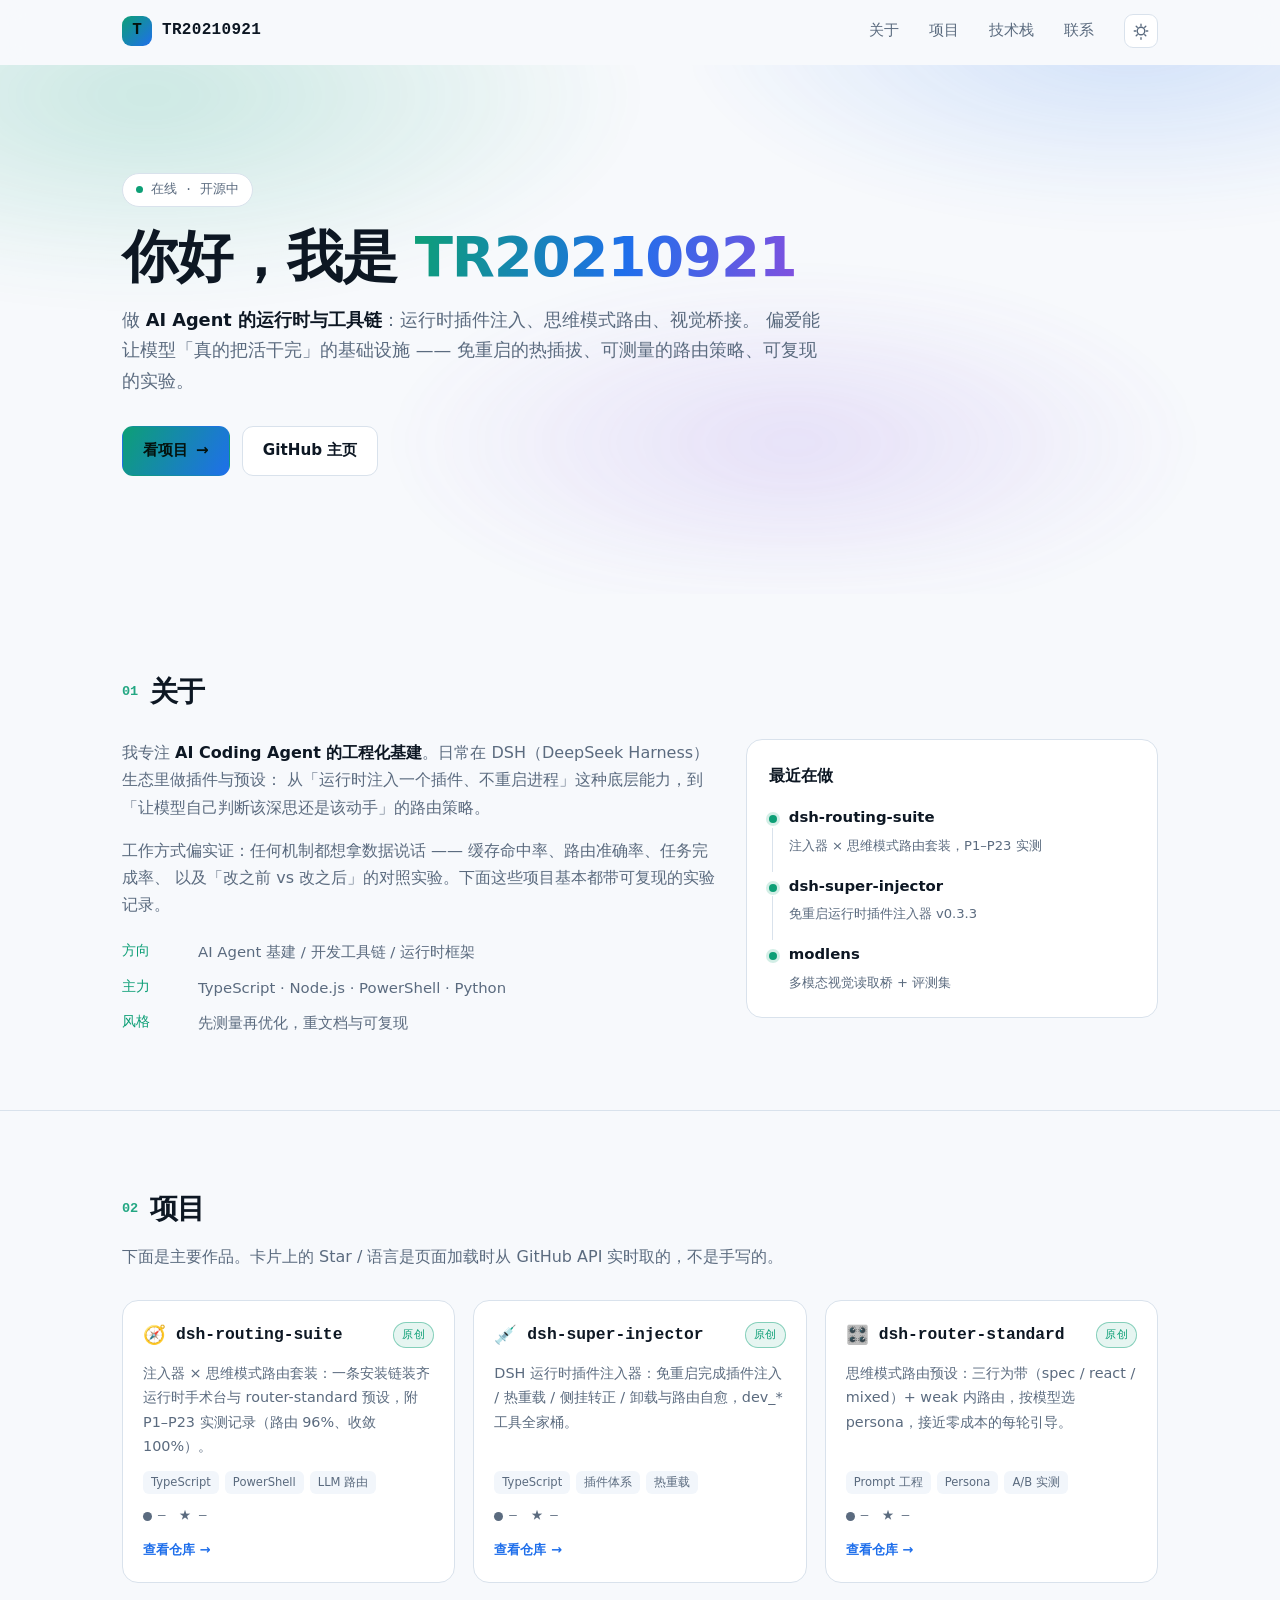
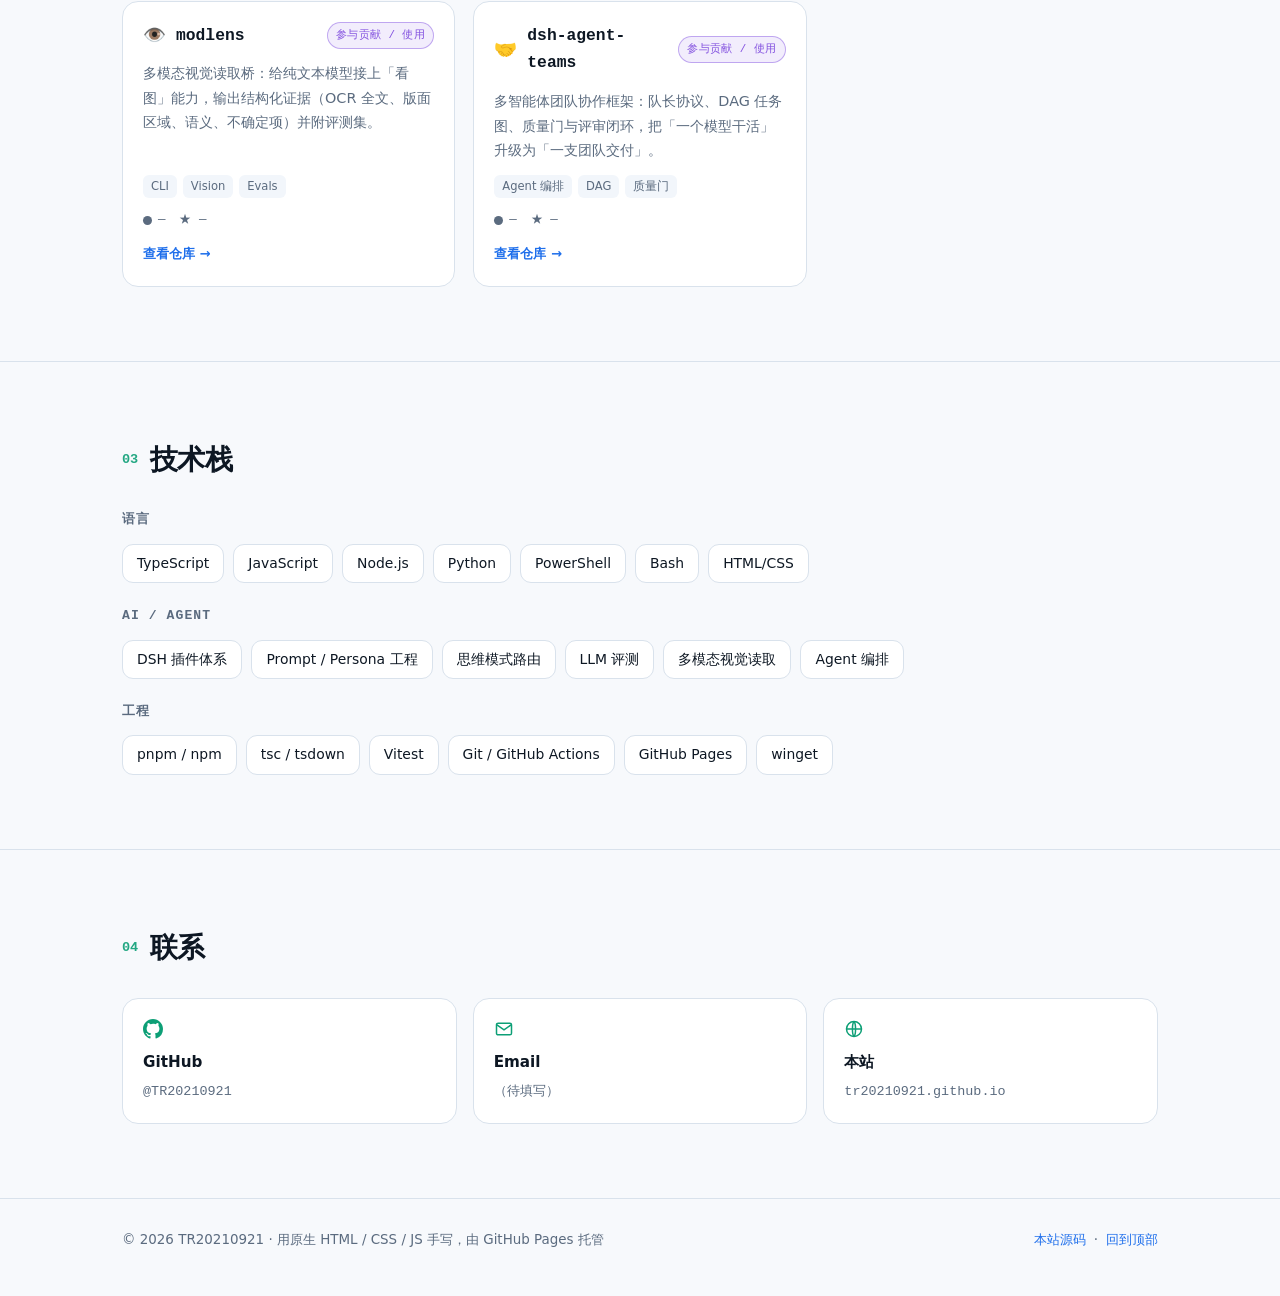
==== index.html @ 82de816e "feat: 个人主页首版（手写单页站 + GitHub API 实时取数）" ====
<!DOCTYPE html>
<html lang="zh-CN" data-theme="dark">
<head>
<meta charset="UTF-8" />
<meta name="viewport" content="width=device-width, initial-scale=1" />
<title>TR20210921 · AI 工具链 / DSH 插件开发</title>
<meta name="description" content="TR20210921 的个人主页：AI Agent 工具链、DSH 运行时插件与思维模式路由的工程实践。" />
<meta name="author" content="TR20210921" />

<!-- Open Graph / 社交分享 -->
<meta property="og:type" content="website" />
<meta property="og:title" content="TR20210921 · AI 工具链 / DSH 插件开发" />
<meta property="og:description" content="构建 AI Agent 的运行时与工具链：注入器、思维模式路由、视觉桥。" />
<meta property="og:url" content="https://tr20210921.github.io/" />

<link rel="icon" href="data:image/svg+xml,%3Csvg xmlns='http://www.w3.org/2000/svg' viewBox='0 0 100 100'%3E%3Crect width='100' height='100' rx='22' fill='%230b0f14'/%3E%3Ctext x='50' y='70' font-size='58' font-family='monospace' font-weight='700' fill='%234dd4ac' text-anchor='middle'%3ET%3C/text%3E%3C/svg%3E" />
<link rel="stylesheet" href="assets/styles.css" />
</head>
<body>
<a class="skip" href="#main">跳到主要内容</a>

<header class="nav" id="nav">
  <div class="wrap nav-inner">
    <a class="brand" href="#top">
      <span class="brand-mark">T</span>
      <span class="brand-text">TR20210921</span>
    </a>
    <nav class="nav-links" aria-label="主导航">
      <a href="#about" data-nav>关于</a>
      <a href="#projects" data-nav>项目</a>
      <a href="#stack" data-nav>技术栈</a>
      <a href="#contact" data-nav>联系</a>
    </nav>
    <button class="icon-btn" id="theme-toggle" type="button" aria-label="切换主题" title="切换主题">
      <svg viewBox="0 0 24 24" width="18" height="18" aria-hidden="true"><path class="t-sun" d="M12 17a5 5 0 1 0 0-10 5 5 0 0 0 0 10Zm0-14v2m0 18v-2M3 12h2m14 0h2M5.6 5.6l1.4 1.4m10 10 1.4 1.4m0-12.8-1.4 1.4m-10 10L5.6 18.4" stroke="currentColor" stroke-width="1.8" fill="none" stroke-linecap="round"/></svg>
    </button>
  </div>
  <div class="progress" id="progress" aria-hidden="true"></div>
</header>

<main id="main">
  <!-- ═══════════ HERO ═══════════ -->
  <section class="hero" id="top">
    <div class="hero-bg" aria-hidden="true"></div>
    <div class="wrap hero-inner">
      <p class="eyebrow"><span class="dot"></span> 在线 · 开源中</p>
      <h1 class="hero-title">
        你好，我是 <span class="grad">TR20210921</span>
      </h1>
      <p class="hero-sub">
        做 <strong>AI Agent 的运行时与工具链</strong>：运行时插件注入、思维模式路由、视觉桥接。
        偏爱能让模型「真的把活干完」的基础设施 —— 免重启的热插拔、可测量的路由策略、可复现的实验。
      </p>
      <div class="cta">
        <a class="btn btn-primary" href="#projects">看项目 <span aria-hidden="true">→</span></a>
        <a class="btn" id="gh-btn" href="https://github.com/TR20210921" target="_blank" rel="noopener">GitHub 主页</a>
      </div>
      <!-- 账号没有公开数据时（或 API 取数失败）整块由 script.js 隐藏 -->
      <ul class="stats" id="stats" aria-label="GitHub 统计" hidden>
        <li><b data-stat="repos">—</b><span>公开仓库</span></li>
        <li><b data-stat="stars">—</b><span>获得 Star</span></li>
        <li><b data-stat="followers">—</b><span>关注者</span></li>
        <li><b data-stat="years">—</b><span>加入 GitHub</span></li>
      </ul>
    </div>
  </section>

  <!-- ═══════════ ABOUT ═══════════ -->
  <section class="section" id="about">
    <div class="wrap">
      <h2 class="section-title"><span class="num">01</span> 关于</h2>
      <div class="about-grid">
        <div class="prose">
          <p>
            我专注 <strong>AI Coding Agent 的工程化基建</strong>。日常在 DSH（DeepSeek Harness）生态里做插件与预设：
            从「运行时注入一个插件、不重启进程」这种底层能力，到「让模型自己判断该深思还是该动手」的路由策略。
          </p>
          <p>
            工作方式偏实证：任何机制都想拿数据说话 —— 缓存命中率、路由准确率、任务完成率、
            以及「改之前 vs 改之后」的对照实验。下面这些项目基本都带可复现的实验记录。
          </p>
          <ul class="facts">
            <li><span class="k">方向</span><span class="v">AI Agent 基建 / 开发工具链 / 运行时框架</span></li>
            <li><span class="k">主力</span><span class="v">TypeScript · Node.js · PowerShell · Python</span></li>
            <li><span class="k">风格</span><span class="v">先测量再优化，重文档与可复现</span></li>
          </ul>
        </div>
        <aside class="card now">
          <h3>最近在做</h3>
          <ul class="timeline">
            <li><b>dsh-routing-suite</b><span>注入器 × 思维模式路由套装，P1–P23 实测</span></li>
            <li><b>dsh-super-injector</b><span>免重启运行时插件注入器 v0.3.3</span></li>
            <li><b>modlens</b><span>多模态视觉读取桥 + 评测集</span></li>
          </ul>
        </aside>
      </div>
    </div>
  </section>

  <!-- ═══════════ PROJECTS ═══════════ -->
  <section class="section" id="projects">
    <div class="wrap">
      <h2 class="section-title"><span class="num">02</span> 项目</h2>
      <p class="section-lead">下面是主要作品。卡片上的 Star / 语言是页面加载时从 GitHub API 实时取的，不是手写的。</p>
      <div class="cards" id="project-cards">
        <!-- 由 script.js 渲染（含静态兜底） -->
      </div>
    </div>
  </section>

  <!-- ═══════════ STACK ═══════════ -->
  <section class="section" id="stack">
    <div class="wrap">
      <h2 class="section-title"><span class="num">03</span> 技术栈</h2>
      <div class="stack" id="stack-list">
        <div class="stack-group">
          <h3>语言</h3>
          <div class="tags"><span>TypeScript</span><span>JavaScript</span><span>Node.js</span><span>Python</span><span>PowerShell</span><span>Bash</span><span>HTML/CSS</span></div>
        </div>
        <div class="stack-group">
          <h3>AI / Agent</h3>
          <div class="tags"><span>DSH 插件体系</span><span>Prompt / Persona 工程</span><span>思维模式路由</span><span>LLM 评测</span><span>多模态视觉读取</span><span>Agent 编排</span></div>
        </div>
        <div class="stack-group">
          <h3>工程</h3>
          <div class="tags"><span>pnpm / npm</span><span>tsc / tsdown</span><span>Vitest</span><span>Git / GitHub Actions</span><span>GitHub Pages</span><span>winget</span></div>
        </div>
      </div>
    </div>
  </section>

  <!-- ═══════════ CONTACT ═══════════ -->
  <section class="section" id="contact">
    <div class="wrap">
      <h2 class="section-title"><span class="num">04</span> 联系</h2>
      <div class="contact">
        <a class="contact-card" href="https://github.com/TR20210921" target="_blank" rel="noopener">
          <svg viewBox="0 0 16 16" width="20" height="20" aria-hidden="true" fill="currentColor"><path d="M8 0C3.58 0 0 3.58 0 8c0 3.54 2.29 6.53 5.47 7.59.4.07.55-.17.55-.38 0-.19-.01-.82-.01-1.49-2.01.37-2.53-.49-2.69-.94-.09-.23-.48-.94-.82-1.13-.28-.15-.68-.52-.01-.53.63-.01 1.08.58 1.23.82.72 1.21 1.87.87 2.33.66.07-.52.28-.87.51-1.07-1.78-.2-3.64-.89-3.64-3.95 0-.87.31-1.59.82-2.15-.08-.2-.36-1.02.08-2.12 0 0 .67-.21 2.2.82a7.4 7.4 0 0 1 2-.27c.68 0 1.36.09 2 .27 1.53-1.04 2.2-.82 2.2-.82.44 1.1.16 1.92.08 2.12.51.56.82 1.27.82 2.15 0 3.07-1.87 3.75-3.65 3.95.29.25.54.73.54 1.48 0 1.07-.01 1.93-.01 2.2 0 .21.15.46.55.38A8.01 8.01 0 0 0 16 8c0-4.42-3.58-8-8-8Z"/></svg>
          <b>GitHub</b><span>@TR20210921</span>
        </a>
        <a class="contact-card" id="mail-card" href="mailto:you@example.com">
          <svg viewBox="0 0 24 24" width="20" height="20" aria-hidden="true" fill="none" stroke="currentColor" stroke-width="1.8"><rect x="3" y="5" width="18" height="14" rx="2"/><path d="m3.5 7 8.5 6 8.5-6"/></svg>
          <b>Email</b><span id="mail-text">（待填写）</span>
        </a>
        <a class="contact-card" id="site-card" href="https://tr20210921.github.io/">
          <svg viewBox="0 0 24 24" width="20" height="20" aria-hidden="true" fill="none" stroke="currentColor" stroke-width="1.8"><circle cx="12" cy="12" r="9"/><path d="M3 12h18M12 3c2.5 2.6 2.5 15.4 0 18M12 3c-2.5 2.6-2.5 15.4 0 18"/></svg>
          <b>本站</b><span>tr20210921.github.io</span>
        </a>
      </div>
    </div>
  </section>
</main>

<footer class="footer">
  <div class="wrap footer-inner">
    <p>© <span id="year">2026</span> TR20210921 · 用原生 HTML / CSS / JS 手写，由 GitHub Pages 托管</p>
    <p class="footer-links">
      <a href="https://github.com/TR20210921/TR20210921.github.io" target="_blank" rel="noopener">本站源码</a>
      <span>·</span>
      <a href="#top">回到顶部</a>
    </p>
  </div>
</footer>

<script src="assets/script.js" defer></script>
</body>
</html>
---- assets/styles.css ----
/* ═══════════════════════════════════════════════════════
   TR20210921.github.io — 单页主页样式
   变量集中在 :root，改主题色只需改这里
   ═══════════════════════════════════════════════════════ */

:root {
  --bg: #0b0f14;
  --bg-soft: #10161f;
  --surface: #141b26;
  --surface-2: #1a2331;
  --border: #22303f;
  --text: #e6edf3;
  --muted: #93a4b8;
  --accent: #4dd4ac;
  --accent-2: #58a6ff;
  --accent-3: #a371f7;
  --shadow: 0 10px 30px rgba(0, 0, 0, .35);
  --radius: 16px;
  --max: 1080px;
  --font: ui-sans-serif, system-ui, -apple-system, "Segoe UI", "Microsoft YaHei", "PingFang SC", sans-serif;
  --mono: ui-monospace, "SFMono-Regular", "Cascadia Code", Consolas, "Liberation Mono", monospace;
}

html[data-theme="light"] {
  --bg: #f7f9fc;
  --bg-soft: #eef3f9;
  --surface: #ffffff;
  --surface-2: #f2f6fb;
  --border: #d9e2ec;
  --text: #0d1723;
  --muted: #5b6b7f;
  --accent: #0d9f76;
  --accent-2: #1f6feb;
  --accent-3: #8250df;
  --shadow: 0 8px 24px rgba(15, 35, 60, .10);
}

* { box-sizing: border-box; }

html { scroll-behavior: smooth; }

body {
  margin: 0;
  font-family: var(--font);
  background: var(--bg);
  color: var(--text);
  line-height: 1.7;
  -webkit-font-smoothing: antialiased;
  overflow-x: hidden;
}

a { color: var(--accent-2); text-decoration: none; }
a:hover { text-decoration: underline; }

.wrap { width: 100%; max-width: var(--max); margin: 0 auto; padding: 0 22px; }

.skip {
  position: absolute; left: -9999px; top: 0; z-index: 100;
  background: var(--accent); color: #04120d; padding: 10px 16px; border-radius: 0 0 8px 0;
}
.skip:focus { left: 0; }

/* ── 顶部导航 ─────────────────────────────── */
.nav {
  position: sticky; top: 0; z-index: 50;
  backdrop-filter: saturate(160%) blur(12px);
  background: color-mix(in srgb, var(--bg) 82%, transparent);
  border-bottom: 1px solid transparent;
  transition: border-color .25s, background .25s;
}
.nav.scrolled { border-bottom-color: var(--border); }
.nav-inner { display: flex; align-items: center; gap: 18px; height: 62px; }

.brand { display: flex; align-items: center; gap: 10px; font-weight: 700; color: var(--text); }
.brand:hover { text-decoration: none; }
.brand-mark {
  display: grid; place-items: center; width: 30px; height: 30px; border-radius: 9px;
  background: linear-gradient(135deg, var(--accent), var(--accent-2));
  color: #04120d; font-family: var(--mono); font-weight: 800;
}
.brand-text { font-family: var(--mono); letter-spacing: .02em; }

.nav-links { display: flex; gap: 6px; margin-left: auto; }
.nav-links a {
  color: var(--muted); font-size: .93rem; padding: 7px 12px; border-radius: 9px;
  transition: color .2s, background .2s;
}
.nav-links a:hover { color: var(--text); background: var(--surface); text-decoration: none; }
.nav-links a.active { color: var(--accent); background: color-mix(in srgb, var(--accent) 12%, transparent); }

.icon-btn {
  display: grid; place-items: center; width: 34px; height: 34px; border-radius: 9px;
  border: 1px solid var(--border); background: var(--surface); color: var(--muted); cursor: pointer;
  transition: color .2s, border-color .2s, transform .2s;
}
.icon-btn:hover { color: var(--text); border-color: var(--accent); transform: translateY(-1px); }

.progress { height: 2px; width: 0; background: linear-gradient(90deg, var(--accent), var(--accent-2)); }

/* ── HERO ─────────────────────────────────── */
.hero { position: relative; padding: clamp(70px, 12vh, 130px) 0 76px; overflow: hidden; }
.hero-bg {
  position: absolute; inset: -20% -10% auto -10%; height: 620px; z-index: 0;
  background:
    radial-gradient(46% 46% at 18% 22%, color-mix(in srgb, var(--accent) 26%, transparent), transparent 70%),
    radial-gradient(42% 42% at 82% 12%, color-mix(in srgb, var(--accent-2) 24%, transparent), transparent 70%),
    radial-gradient(38% 38% at 60% 78%, color-mix(in srgb, var(--accent-3) 20%, transparent), transparent 70%);
  filter: blur(28px); opacity: .75; pointer-events: none;
  animation: float 16s ease-in-out infinite alternate;
}
@keyframes float { from { transform: translate3d(0,0,0) scale(1); } to { transform: translate3d(0,22px,0) scale(1.06); } }

.hero-inner { position: relative; z-index: 1; }
.eyebrow {
  display: inline-flex; align-items: center; gap: 8px; margin: 0 0 18px;
  font-family: var(--mono); font-size: .8rem; color: var(--muted);
  border: 1px solid var(--border); background: var(--surface);
  padding: 5px 13px; border-radius: 999px;
}
.dot { width: 7px; height: 7px; border-radius: 50%; background: var(--accent); box-shadow: 0 0 0 0 color-mix(in srgb, var(--accent) 70%, transparent); animation: pulse 2.2s infinite; }
@keyframes pulse { 70% { box-shadow: 0 0 0 9px transparent; } 100% { box-shadow: 0 0 0 0 transparent; } }

.hero-title { margin: 0 0 16px; font-size: clamp(2rem, 6vw, 3.5rem); line-height: 1.15; letter-spacing: -.02em; }
.grad {
  background: linear-gradient(100deg, var(--accent), var(--accent-2) 55%, var(--accent-3));
  -webkit-background-clip: text; background-clip: text; color: transparent;
}
.hero-sub { max-width: 62ch; margin: 0 0 30px; color: var(--muted); font-size: clamp(1rem, 1.6vw, 1.11rem); }
.hero-sub strong { color: var(--text); }

.cta { display: flex; flex-wrap: wrap; gap: 12px; margin-bottom: 42px; }
.btn {
  display: inline-flex; align-items: center; gap: 8px; padding: 11px 20px; border-radius: 11px;
  border: 1px solid var(--border); background: var(--surface); color: var(--text);
  font-size: .95rem; font-weight: 600; cursor: pointer; text-decoration: none;
  transition: transform .18s, border-color .18s, background .18s, box-shadow .18s;
}
.btn:hover { text-decoration: none; transform: translateY(-2px); border-color: var(--accent); box-shadow: var(--shadow); }
.btn-primary { background: linear-gradient(120deg, var(--accent), var(--accent-2)); color: #04120d; border-color: transparent; }
.btn-primary:hover { filter: brightness(1.06); }

.stats { display: grid; grid-template-columns: repeat(auto-fit, minmax(130px, 1fr)); gap: 14px; margin: 0; padding: 0; list-style: none; }
.stats[hidden] { display: none; }
.stats li {
  background: var(--surface); border: 1px solid var(--border); border-radius: 13px;
  padding: 15px 16px; transition: border-color .2s, transform .2s;
}
.stats li:hover { border-color: var(--accent); transform: translateY(-2px); }
.stats b { display: block; font-family: var(--mono); font-size: 1.5rem; line-height: 1.2; color: var(--text); }
.stats span { font-size: .8rem; color: var(--muted); }

/* ── 通用 section ─────────────────────────── */
.section { padding: 74px 0; }
.section + .section { border-top: 1px solid var(--border); }
.section-title {
  display: flex; align-items: center; gap: 12px; margin: 0 0 10px;
  font-size: clamp(1.35rem, 3vw, 1.75rem); letter-spacing: -.01em;
}
.section-title .num { font-family: var(--mono); font-size: .85rem; color: var(--accent); opacity: .9; }
.section-lead { max-width: 66ch; margin: 0 0 30px; color: var(--muted); }

/* ── 关于 ─────────────────────────────────── */
.about-grid { display: grid; grid-template-columns: 1.45fr 1fr; gap: 26px; margin-top: 24px; align-items: start; }
@media (max-width: 820px) { .about-grid { grid-template-columns: 1fr; } }
.prose p { margin: 0 0 16px; color: var(--muted); }
.prose strong { color: var(--text); }
.facts { list-style: none; margin: 22px 0 0; padding: 0; display: grid; gap: 10px; }
.facts li { display: flex; gap: 14px; font-size: .93rem; }
.facts .k { flex: 0 0 62px; color: var(--accent); font-family: var(--mono); font-size: .85rem; }
.facts .v { color: var(--muted); }

.card { background: var(--surface); border: 1px solid var(--border); border-radius: var(--radius); padding: 22px; }
.card h3 { margin: 0 0 16px; font-size: 1rem; }
.timeline { list-style: none; margin: 0; padding: 0; display: grid; gap: 16px; }
.timeline li { position: relative; padding-left: 20px; }
.timeline li::before {
  content: ""; position: absolute; left: 0; top: .62em; width: 8px; height: 8px; border-radius: 50%;
  background: var(--accent); box-shadow: 0 0 0 3px color-mix(in srgb, var(--accent) 18%, transparent);
}
.timeline li::after {
  content: ""; position: absolute; left: 3.5px; top: 1.4em; bottom: -14px; width: 1px; background: var(--border);
}
.timeline li:last-child::after { display: none; }
.timeline b { display: block; font-size: .93rem; }
.timeline span { font-size: .82rem; color: var(--muted); }

/* ── 项目卡片 ─────────────────────────────── */
.cards { display: grid; grid-template-columns: repeat(auto-fill, minmax(310px, 1fr)); gap: 18px; }
.pcard {
  position: relative; display: flex; flex-direction: column; gap: 12px;
  background: var(--surface); border: 1px solid var(--border); border-radius: var(--radius);
  padding: 20px; overflow: hidden;
  transition: transform .22s, border-color .22s, box-shadow .22s;
}
.pcard::before {
  content: ""; position: absolute; inset: 0 0 auto 0; height: 2px;
  background: linear-gradient(90deg, var(--accent), var(--accent-2), var(--accent-3));
  opacity: 0; transition: opacity .22s;
}
.pcard:hover { transform: translateY(-4px); border-color: color-mix(in srgb, var(--accent) 55%, var(--border)); box-shadow: var(--shadow); }
.pcard:hover::before { opacity: 1; }
.pcard-head { display: flex; align-items: center; gap: 10px; }
.pcard-head .ico { font-size: 1.15rem; line-height: 1; }
.pcard-head h3 { margin: 0; font-size: 1.02rem; font-family: var(--mono); }
.badge {
  margin-left: auto; font-size: .68rem; font-family: var(--mono); letter-spacing: .04em;
  padding: 3px 8px; border-radius: 999px; border: 1px solid var(--border); color: var(--muted); white-space: nowrap;
}
.badge.mine { color: var(--accent); border-color: color-mix(in srgb, var(--accent) 45%, transparent); background: color-mix(in srgb, var(--accent) 10%, transparent); }
.badge.credit { color: var(--accent-3); border-color: color-mix(in srgb, var(--accent-3) 45%, transparent); background: color-mix(in srgb, var(--accent-3) 10%, transparent); }
.pcard p { margin: 0; font-size: .9rem; color: var(--muted); flex: 1; }
.pcard-meta { display: flex; align-items: center; gap: 14px; font-size: .78rem; color: var(--muted); font-family: var(--mono); }
.lang { display: inline-flex; align-items: center; gap: 6px; }
.lang i { width: 9px; height: 9px; border-radius: 50%; background: var(--muted); }
.tags-mini { display: flex; flex-wrap: wrap; gap: 6px; }
.tags-mini span { font-size: .72rem; padding: 2px 8px; border-radius: 6px; background: var(--surface-2); color: var(--muted); }
.pcard a.repo { font-size: .82rem; font-weight: 600; }

/* ── 技术栈 ───────────────────────────────── */
.stack { display: grid; gap: 22px; margin-top: 26px; }
.stack-group h3 { margin: 0 0 12px; font-size: .82rem; font-family: var(--mono); color: var(--muted); letter-spacing: .08em; text-transform: uppercase; }
.tags { display: flex; flex-wrap: wrap; gap: 9px; }
.tags span {
  font-size: .87rem; padding: 7px 14px; border-radius: 11px;
  background: var(--surface); border: 1px solid var(--border); color: var(--text);
  transition: transform .18s, border-color .18s, color .18s;
}
.tags span:hover { transform: translateY(-2px); border-color: var(--accent); color: var(--accent); }

/* ── 联系 ─────────────────────────────────── */
.contact { display: grid; grid-template-columns: repeat(auto-fit, minmax(210px, 1fr)); gap: 16px; margin-top: 26px; }
.contact-card {
  display: flex; flex-direction: column; gap: 5px; padding: 20px;
  background: var(--surface); border: 1px solid var(--border); border-radius: var(--radius);
  color: var(--text); transition: transform .2s, border-color .2s, box-shadow .2s;
}
.contact-card:hover { text-decoration: none; transform: translateY(-3px); border-color: var(--accent); box-shadow: var(--shadow); }
.contact-card svg { color: var(--accent); }
.contact-card b { font-size: .95rem; margin-top: 6px; }
.contact-card span { font-size: .84rem; color: var(--muted); font-family: var(--mono); word-break: break-all; }

/* ── 页脚 ─────────────────────────────────── */
.footer { border-top: 1px solid var(--border); padding: 30px 0 44px; }
.footer-inner { display: flex; flex-wrap: wrap; gap: 10px; justify-content: space-between; }
.footer p { margin: 0; font-size: .84rem; color: var(--muted); }
.footer-links { display: flex; gap: 8px; }

/* ── 进入视口动画 ─────────────────────────── */
.reveal { opacity: 0; transform: translateY(16px); transition: opacity .55s ease, transform .55s ease; }
.reveal.in { opacity: 1; transform: none; }

@media (prefers-reduced-motion: reduce) {
  * { animation: none !important; transition: none !important; }
  .reveal { opacity: 1; transform: none; }
  html { scroll-behavior: auto; }
}

@media (max-width: 640px) {
  .nav-links a { padding: 6px 8px; font-size: .86rem; }
  .brand-text { display: none; }
  .section { padding: 56px 0; }
}
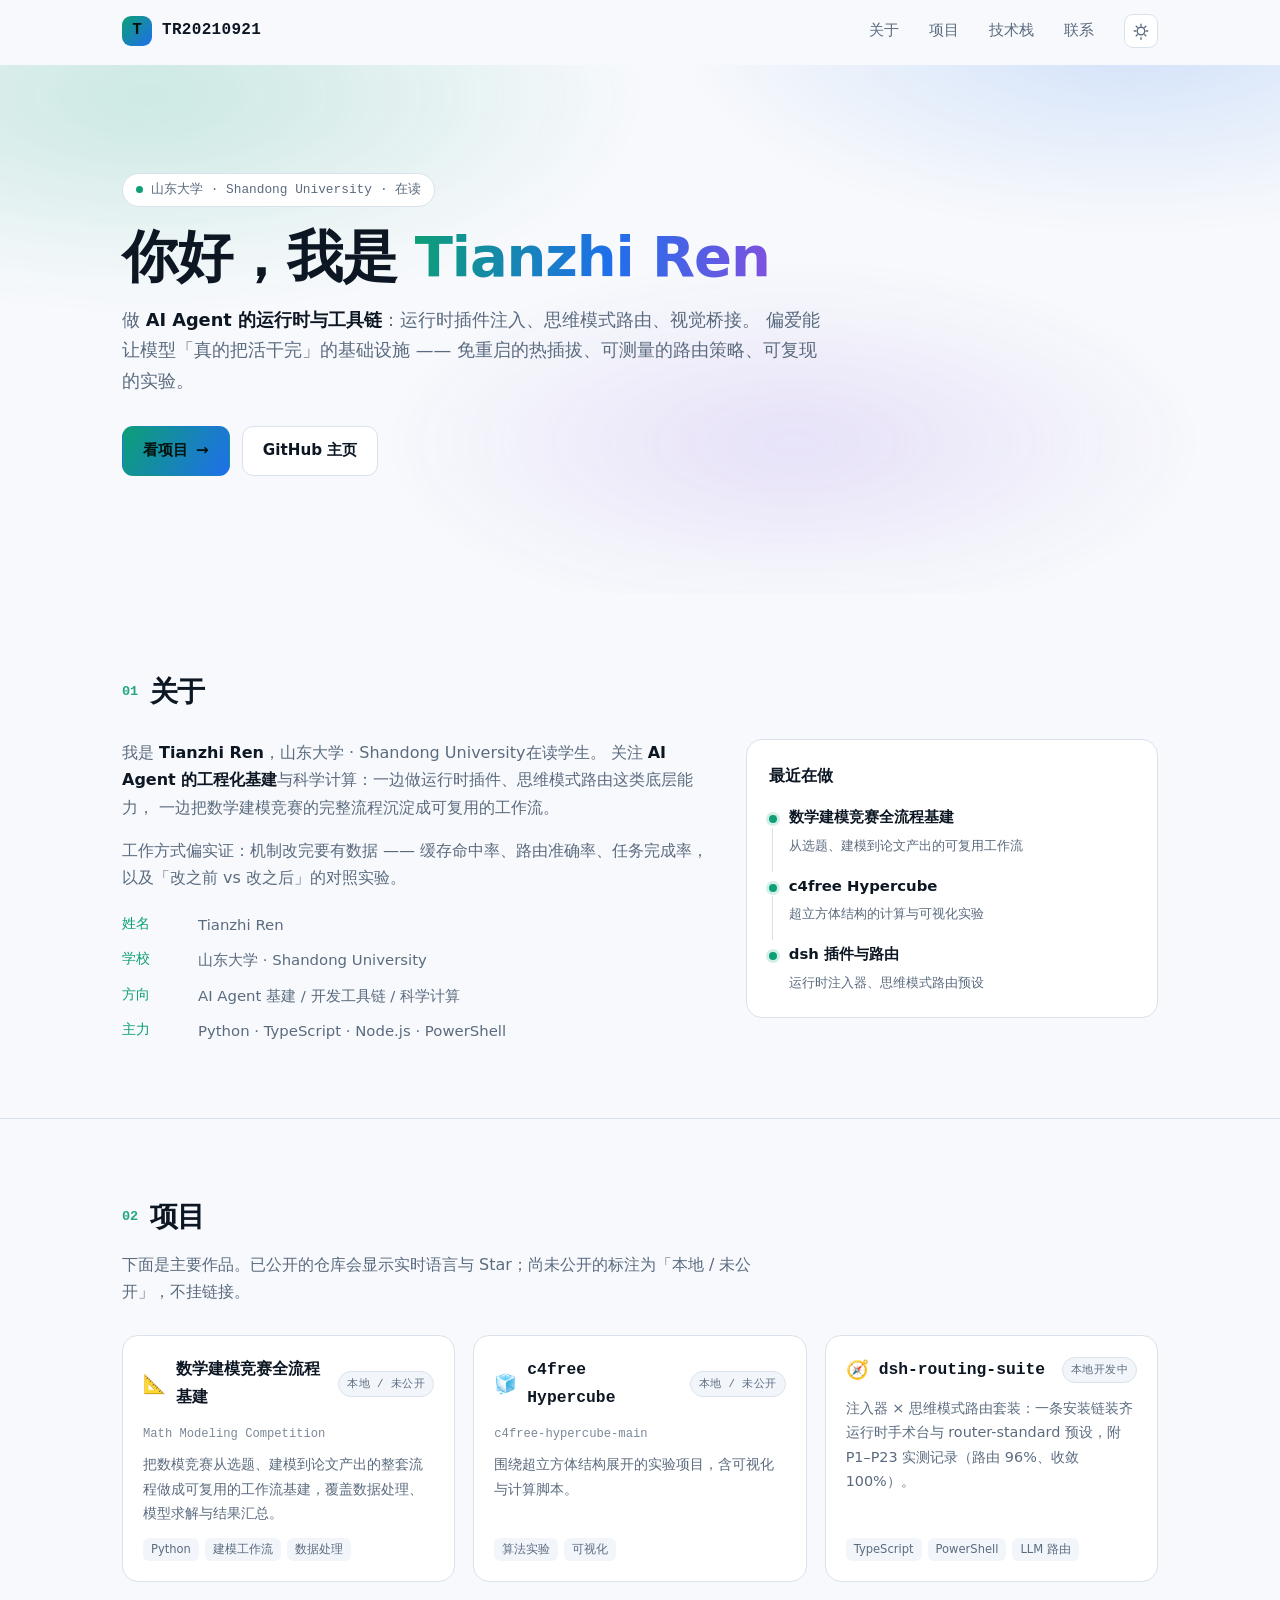
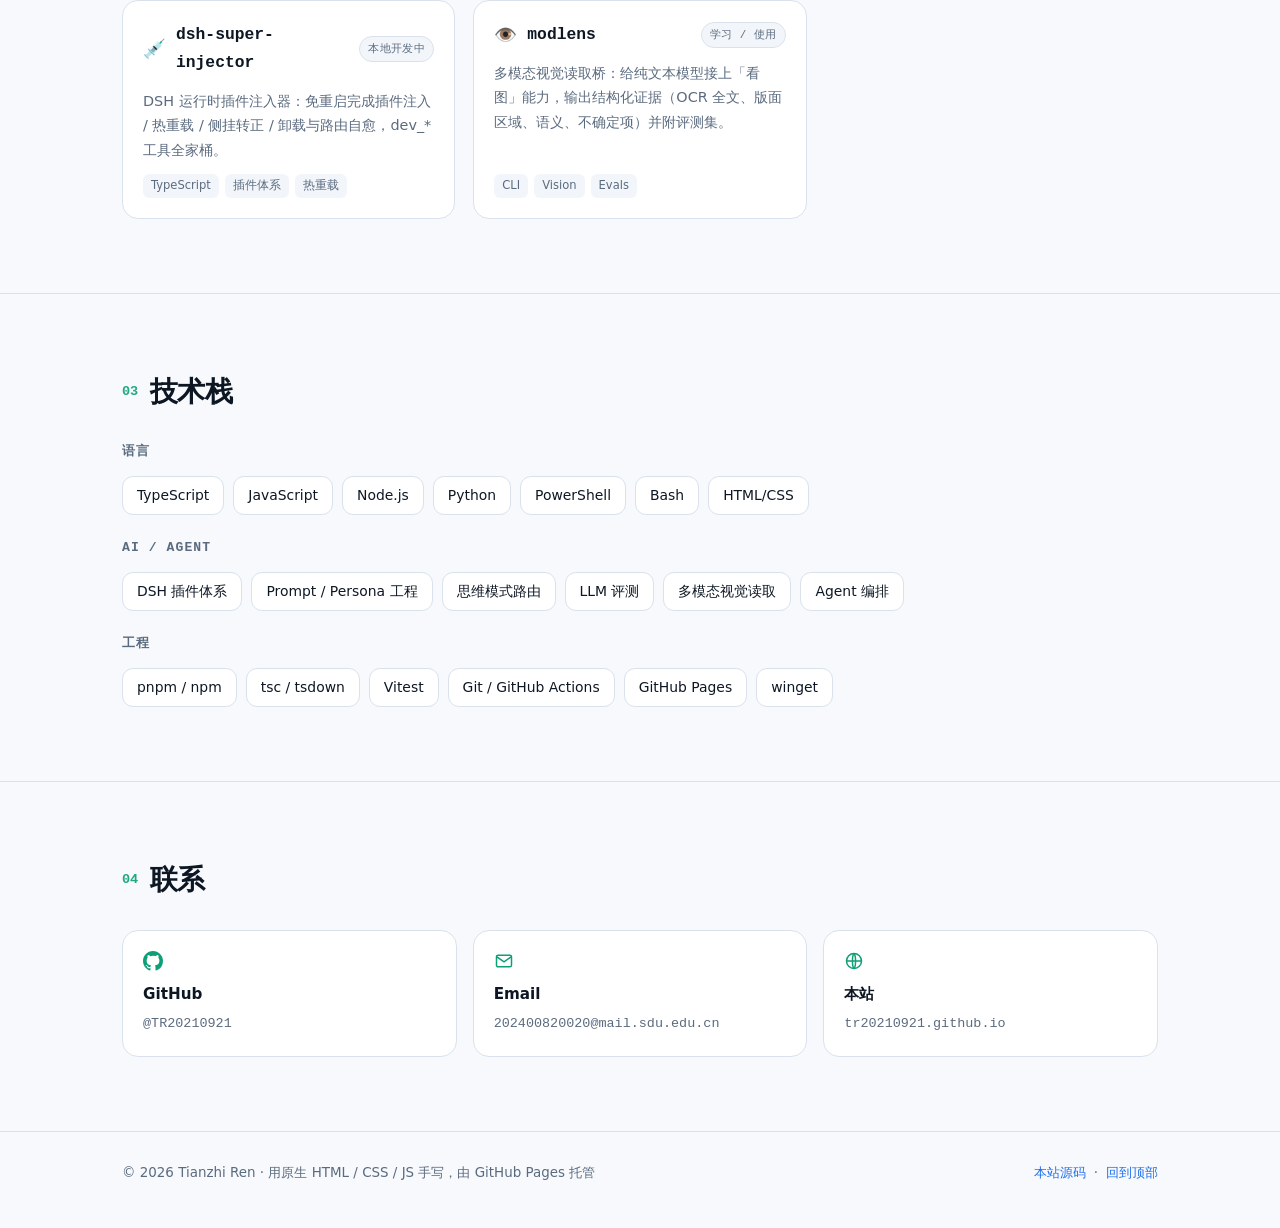
==== commit 1e768dd9: "feat: 署真实姓名/学校/邮箱，项目卡片换成真实作品并去掉死链" ====
--- a/index.html
+++ b/index.html
@@ -3,14 +3,14 @@
 <head>
 <meta charset="UTF-8" />
 <meta name="viewport" content="width=device-width, initial-scale=1" />
-<title>TR20210921 · AI 工具链 / DSH 插件开发</title>
-<meta name="description" content="TR20210921 的个人主页：AI Agent 工具链、DSH 运行时插件与思维模式路由的工程实践。" />
-<meta name="author" content="TR20210921" />
+<title>Tianzhi Ren · AI 工具链 / 科学计算</title>
+<meta name="description" content="Tianzhi Ren 的个人主页：AI Agent 工具链、DSH 运行时插件与数学建模工作流。" />
+<meta name="author" content="Tianzhi Ren" />
 
 <!-- Open Graph / 社交分享 -->
 <meta property="og:type" content="website" />
-<meta property="og:title" content="TR20210921 · AI 工具链 / DSH 插件开发" />
-<meta property="og:description" content="构建 AI Agent 的运行时与工具链：注入器、思维模式路由、视觉桥。" />
+<meta property="og:title" content="Tianzhi Ren · AI 工具链 / 科学计算" />
+<meta property="og:description" content="专注 AI Agent 运行时与工具链，以及数学建模竞赛的全流程基建。" />
 <meta property="og:url" content="https://tr20210921.github.io/" />
 
 <link rel="icon" href="data:image/svg+xml,%3Csvg xmlns='http://www.w3.org/2000/svg' viewBox='0 0 100 100'%3E%3Crect width='100' height='100' rx='22' fill='%230b0f14'/%3E%3Ctext x='50' y='70' font-size='58' font-family='monospace' font-weight='700' fill='%234dd4ac' text-anchor='middle'%3ET%3C/text%3E%3C/svg%3E" />
@@ -43,9 +43,9 @@
   <section class="hero" id="top">
     <div class="hero-bg" aria-hidden="true"></div>
     <div class="wrap hero-inner">
-      <p class="eyebrow"><span class="dot"></span> 在线 · 开源中</p>
+      <p class="eyebrow"><span class="dot"></span> <span data-field="profile-affiliation">山东大学</span> · 在读</p>
       <h1 class="hero-title">
-        你好，我是 <span class="grad">TR20210921</span>
+        你好，我是 <span class="grad" data-field="profile-name">Tianzhi Ren</span>
       </h1>
       <p class="hero-sub">
         做 <strong>AI Agent 的运行时与工具链</strong>：运行时插件注入、思维模式路由、视觉桥接。
@@ -72,25 +72,27 @@
       <div class="about-grid">
         <div class="prose">
           <p>
-            我专注 <strong>AI Coding Agent 的工程化基建</strong>。日常在 DSH（DeepSeek Harness）生态里做插件与预设：
-            从「运行时注入一个插件、不重启进程」这种底层能力，到「让模型自己判断该深思还是该动手」的路由策略。
+            我是 <strong data-field="profile-name">Tianzhi Ren</strong>，<span data-field="profile-affiliation">山东大学</span>在读学生。
+            关注 <strong>AI Agent 的工程化基建</strong>与科学计算：一边做运行时插件、思维模式路由这类底层能力，
+            一边把数学建模竞赛的完整流程沉淀成可复用的工作流。
           </p>
           <p>
-            工作方式偏实证：任何机制都想拿数据说话 —— 缓存命中率、路由准确率、任务完成率、
-            以及「改之前 vs 改之后」的对照实验。下面这些项目基本都带可复现的实验记录。
+            工作方式偏实证：机制改完要有数据 —— 缓存命中率、路由准确率、任务完成率，
+            以及「改之前 vs 改之后」的对照实验。
           </p>
           <ul class="facts">
-            <li><span class="k">方向</span><span class="v">AI Agent 基建 / 开发工具链 / 运行时框架</span></li>
-            <li><span class="k">主力</span><span class="v">TypeScript · Node.js · PowerShell · Python</span></li>
-            <li><span class="k">风格</span><span class="v">先测量再优化，重文档与可复现</span></li>
+            <li><span class="k">姓名</span><span class="v" data-field="profile-name">Tianzhi Ren</span></li>
+            <li><span class="k">学校</span><span class="v" data-field="profile-affiliation">山东大学</span></li>
+            <li><span class="k">方向</span><span class="v">AI Agent 基建 / 开发工具链 / 科学计算</span></li>
+            <li><span class="k">主力</span><span class="v">Python · TypeScript · Node.js · PowerShell</span></li>
           </ul>
         </div>
         <aside class="card now">
           <h3>最近在做</h3>
           <ul class="timeline">
-            <li><b>dsh-routing-suite</b><span>注入器 × 思维模式路由套装，P1–P23 实测</span></li>
-            <li><b>dsh-super-injector</b><span>免重启运行时插件注入器 v0.3.3</span></li>
-            <li><b>modlens</b><span>多模态视觉读取桥 + 评测集</span></li>
+            <li><b>数学建模竞赛全流程基建</b><span>从选题、建模到论文产出的可复用工作流</span></li>
+            <li><b>c4free Hypercube</b><span>超立方体结构的计算与可视化实验</span></li>
+            <li><b>dsh 插件与路由</b><span>运行时注入器、思维模式路由预设</span></li>
           </ul>
         </aside>
       </div>
@@ -101,7 +103,7 @@
   <section class="section" id="projects">
     <div class="wrap">
       <h2 class="section-title"><span class="num">02</span> 项目</h2>
-      <p class="section-lead">下面是主要作品。卡片上的 Star / 语言是页面加载时从 GitHub API 实时取的，不是手写的。</p>
+      <p class="section-lead">下面是主要作品。已公开的仓库会显示实时语言与 Star；尚未公开的标注为「本地 / 未公开」，不挂链接。</p>
       <div class="cards" id="project-cards">
         <!-- 由 script.js 渲染（含静态兜底） -->
       </div>
@@ -138,9 +140,9 @@
           <svg viewBox="0 0 16 16" width="20" height="20" aria-hidden="true" fill="currentColor"><path d="M8 0C3.58 0 0 3.58 0 8c0 3.54 2.29 6.53 5.47 7.59.4.07.55-.17.55-.38 0-.19-.01-.82-.01-1.49-2.01.37-2.53-.49-2.69-.94-.09-.23-.48-.94-.82-1.13-.28-.15-.68-.52-.01-.53.63-.01 1.08.58 1.23.82.72 1.21 1.87.87 2.33.66.07-.52.28-.87.51-1.07-1.78-.2-3.64-.89-3.64-3.95 0-.87.31-1.59.82-2.15-.08-.2-.36-1.02.08-2.12 0 0 .67-.21 2.2.82a7.4 7.4 0 0 1 2-.27c.68 0 1.36.09 2 .27 1.53-1.04 2.2-.82 2.2-.82.44 1.1.16 1.92.08 2.12.51.56.82 1.27.82 2.15 0 3.07-1.87 3.75-3.65 3.95.29.25.54.73.54 1.48 0 1.07-.01 1.93-.01 2.2 0 .21.15.46.55.38A8.01 8.01 0 0 0 16 8c0-4.42-3.58-8-8-8Z"/></svg>
           <b>GitHub</b><span>@TR20210921</span>
         </a>
-        <a class="contact-card" id="mail-card" href="mailto:you@example.com">
+        <a class="contact-card" id="mail-card" href="mailto:202400820020@mail.sdu.edu.cn">
           <svg viewBox="0 0 24 24" width="20" height="20" aria-hidden="true" fill="none" stroke="currentColor" stroke-width="1.8"><rect x="3" y="5" width="18" height="14" rx="2"/><path d="m3.5 7 8.5 6 8.5-6"/></svg>
-          <b>Email</b><span id="mail-text">（待填写）</span>
+          <b>Email</b><span id="mail-text" data-field="profile-email">202400820020@mail.sdu.edu.cn</span>
         </a>
         <a class="contact-card" id="site-card" href="https://tr20210921.github.io/">
           <svg viewBox="0 0 24 24" width="20" height="20" aria-hidden="true" fill="none" stroke="currentColor" stroke-width="1.8"><circle cx="12" cy="12" r="9"/><path d="M3 12h18M12 3c2.5 2.6 2.5 15.4 0 18M12 3c-2.5 2.6-2.5 15.4 0 18"/></svg>
@@ -153,7 +155,7 @@
 
 <footer class="footer">
   <div class="wrap footer-inner">
-    <p>© <span id="year">2026</span> TR20210921 · 用原生 HTML / CSS / JS 手写，由 GitHub Pages 托管</p>
+    <p>© <span id="year">2026</span> <span data-field="profile-name">Tianzhi Ren</span> · 用原生 HTML / CSS / JS 手写，由 GitHub Pages 托管</p>
     <p class="footer-links">
       <a href="https://github.com/TR20210921/TR20210921.github.io" target="_blank" rel="noopener">本站源码</a>
       <span>·</span>
--- a/assets/styles.css
+++ b/assets/styles.css
@@ -208,13 +208,27 @@
 }
 .badge.mine { color: var(--accent); border-color: color-mix(in srgb, var(--accent) 45%, transparent); background: color-mix(in srgb, var(--accent) 10%, transparent); }
 .badge.credit { color: var(--accent-3); border-color: color-mix(in srgb, var(--accent-3) 45%, transparent); background: color-mix(in srgb, var(--accent-3) 10%, transparent); }
+/* 「本地 / 未公开」这类中性状态标记 */
+.badge.muted { color: var(--muted); background: var(--surface-2); }
 .pcard p { margin: 0; font-size: .9rem; color: var(--muted); flex: 1; }
+/* 项目英文名，跟在标题下作副标题 */
+.pcard .pcard-en {
+  margin: 0; font-family: var(--mono); font-size: .76rem; color: var(--muted);
+  opacity: .8; flex: 0 0 auto; word-break: break-all;
+}
+.pcard .pcard-en + p { margin-top: -4px; }
 .pcard-meta { display: flex; align-items: center; gap: 14px; font-size: .78rem; color: var(--muted); font-family: var(--mono); }
 .lang { display: inline-flex; align-items: center; gap: 6px; }
 .lang i { width: 9px; height: 9px; border-radius: 50%; background: var(--muted); }
 .tags-mini { display: flex; flex-wrap: wrap; gap: 6px; }
 .tags-mini span { font-size: .72rem; padding: 2px 8px; border-radius: 6px; background: var(--surface-2); color: var(--muted); }
 .pcard a.repo { font-size: .82rem; font-weight: 600; }
+
+/* 仓库未公开：轻微降调，但不做成「坏掉」的样子（不挂链接而已） */
+.pcard.is-missing { opacity: .82; }
+.pcard.is-missing a.repo {
+  pointer-events: none; color: var(--muted); text-decoration: line-through;
+}
 
 /* ── 技术栈 ───────────────────────────────── */
 .stack { display: grid; gap: 22px; margin-top: 26px; }
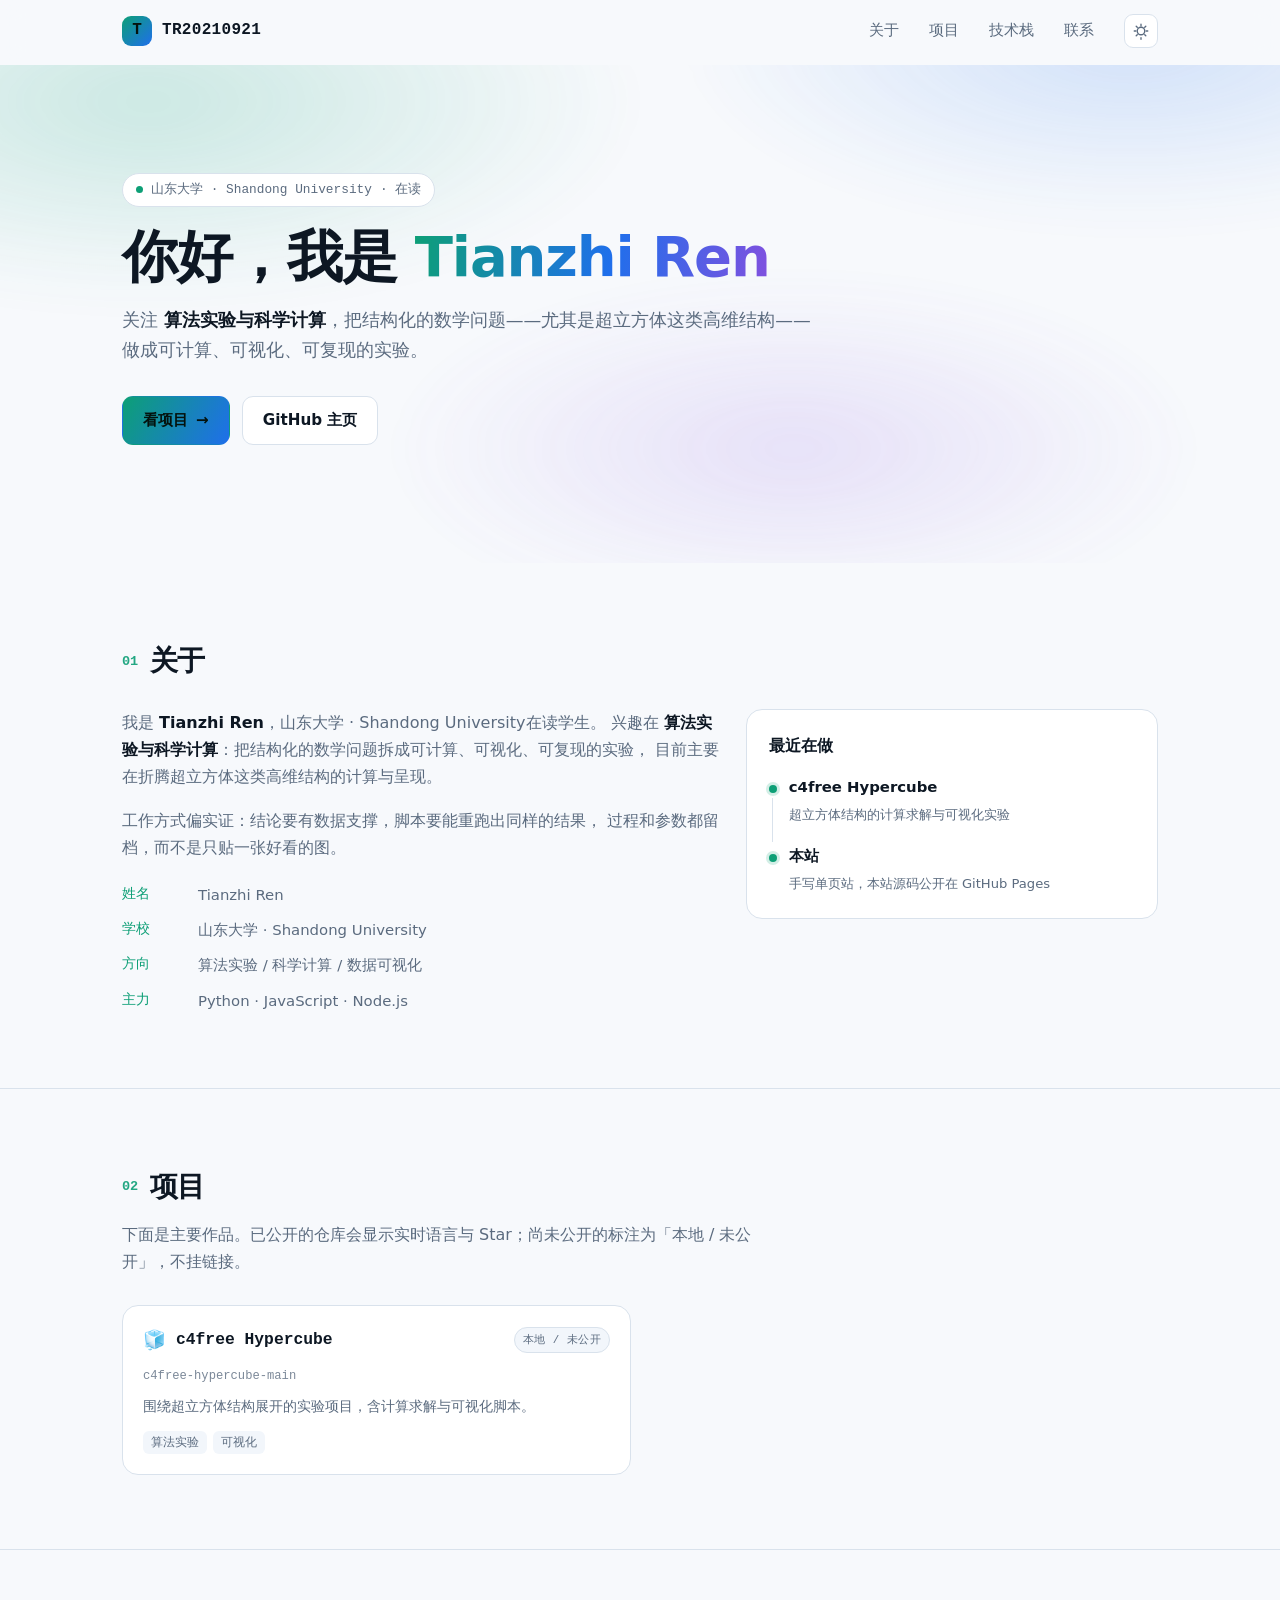
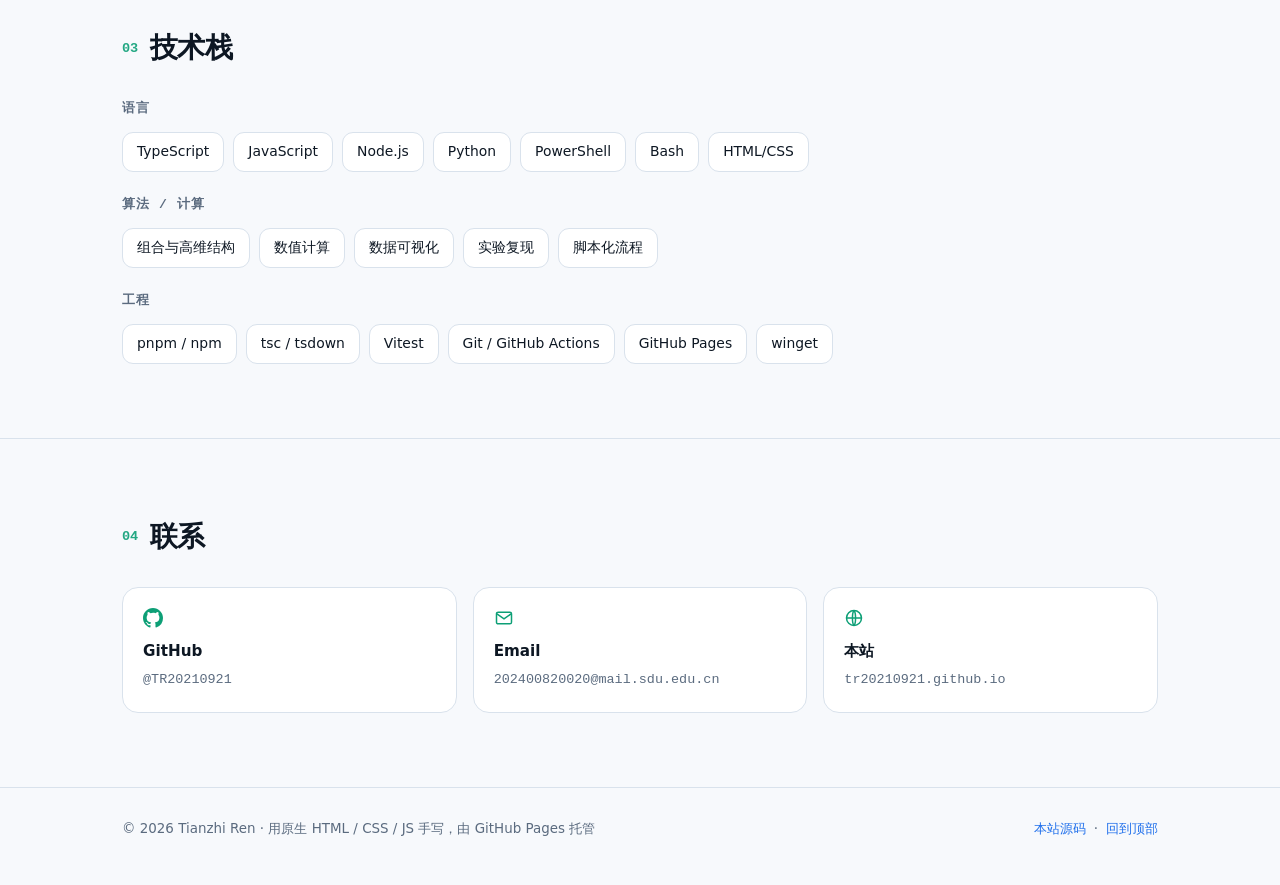
==== commit 88f6b787: "refactor: 项目区只保留 c4free Hypercube，页面自述同步改为算法实验方向" ====
--- a/index.html
+++ b/index.html
@@ -3,14 +3,14 @@
 <head>
 <meta charset="UTF-8" />
 <meta name="viewport" content="width=device-width, initial-scale=1" />
-<title>Tianzhi Ren · AI 工具链 / 科学计算</title>
-<meta name="description" content="Tianzhi Ren 的个人主页：AI Agent 工具链、DSH 运行时插件与数学建模工作流。" />
+<title>Tianzhi Ren · 算法实验 / 科学计算</title>
+<meta name="description" content="Tianzhi Ren 的个人主页：超立方体结构算法实验、科学计算与可视化。" />
 <meta name="author" content="Tianzhi Ren" />
 
 <!-- Open Graph / 社交分享 -->
 <meta property="og:type" content="website" />
-<meta property="og:title" content="Tianzhi Ren · AI 工具链 / 科学计算" />
-<meta property="og:description" content="专注 AI Agent 运行时与工具链，以及数学建模竞赛的全流程基建。" />
+<meta property="og:title" content="Tianzhi Ren · 算法实验 / 科学计算" />
+<meta property="og:description" content="围绕超立方体结构展开的算法实验、科学计算与可视化。" />
 <meta property="og:url" content="https://tr20210921.github.io/" />
 
 <link rel="icon" href="data:image/svg+xml,%3Csvg xmlns='http://www.w3.org/2000/svg' viewBox='0 0 100 100'%3E%3Crect width='100' height='100' rx='22' fill='%230b0f14'/%3E%3Ctext x='50' y='70' font-size='58' font-family='monospace' font-weight='700' fill='%234dd4ac' text-anchor='middle'%3ET%3C/text%3E%3C/svg%3E" />
@@ -48,8 +48,8 @@
         你好，我是 <span class="grad" data-field="profile-name">Tianzhi Ren</span>
       </h1>
       <p class="hero-sub">
-        做 <strong>AI Agent 的运行时与工具链</strong>：运行时插件注入、思维模式路由、视觉桥接。
-        偏爱能让模型「真的把活干完」的基础设施 —— 免重启的热插拔、可测量的路由策略、可复现的实验。
+        关注 <strong>算法实验与科学计算</strong>，把结构化的数学问题——尤其是超立方体这类高维结构——
+        做成可计算、可视化、可复现的实验。
       </p>
       <div class="cta">
         <a class="btn btn-primary" href="#projects">看项目 <span aria-hidden="true">→</span></a>
@@ -73,26 +73,25 @@
         <div class="prose">
           <p>
             我是 <strong data-field="profile-name">Tianzhi Ren</strong>，<span data-field="profile-affiliation">山东大学</span>在读学生。
-            关注 <strong>AI Agent 的工程化基建</strong>与科学计算：一边做运行时插件、思维模式路由这类底层能力，
-            一边把数学建模竞赛的完整流程沉淀成可复用的工作流。
+            兴趣在 <strong>算法实验与科学计算</strong>：把结构化的数学问题拆成可计算、可视化、可复现的实验，
+            目前主要在折腾超立方体这类高维结构的计算与呈现。
           </p>
           <p>
-            工作方式偏实证：机制改完要有数据 —— 缓存命中率、路由准确率、任务完成率，
-            以及「改之前 vs 改之后」的对照实验。
+            工作方式偏实证：结论要有数据支撑，脚本要能重跑出同样的结果，
+            过程和参数都留档，而不是只贴一张好看的图。
           </p>
           <ul class="facts">
             <li><span class="k">姓名</span><span class="v" data-field="profile-name">Tianzhi Ren</span></li>
             <li><span class="k">学校</span><span class="v" data-field="profile-affiliation">山东大学</span></li>
-            <li><span class="k">方向</span><span class="v">AI Agent 基建 / 开发工具链 / 科学计算</span></li>
-            <li><span class="k">主力</span><span class="v">Python · TypeScript · Node.js · PowerShell</span></li>
+            <li><span class="k">方向</span><span class="v">算法实验 / 科学计算 / 数据可视化</span></li>
+            <li><span class="k">主力</span><span class="v">Python · JavaScript · Node.js</span></li>
           </ul>
         </div>
         <aside class="card now">
           <h3>最近在做</h3>
           <ul class="timeline">
-            <li><b>数学建模竞赛全流程基建</b><span>从选题、建模到论文产出的可复用工作流</span></li>
-            <li><b>c4free Hypercube</b><span>超立方体结构的计算与可视化实验</span></li>
-            <li><b>dsh 插件与路由</b><span>运行时注入器、思维模式路由预设</span></li>
+            <li><b>c4free Hypercube</b><span>超立方体结构的计算求解与可视化实验</span></li>
+            <li><b>本站</b><span>手写单页站，本站源码公开在 GitHub Pages</span></li>
           </ul>
         </aside>
       </div>
@@ -120,8 +119,8 @@
           <div class="tags"><span>TypeScript</span><span>JavaScript</span><span>Node.js</span><span>Python</span><span>PowerShell</span><span>Bash</span><span>HTML/CSS</span></div>
         </div>
         <div class="stack-group">
-          <h3>AI / Agent</h3>
-          <div class="tags"><span>DSH 插件体系</span><span>Prompt / Persona 工程</span><span>思维模式路由</span><span>LLM 评测</span><span>多模态视觉读取</span><span>Agent 编排</span></div>
+          <h3>算法 / 计算</h3>
+          <div class="tags"><span>组合与高维结构</span><span>数值计算</span><span>数据可视化</span><span>实验复现</span><span>脚本化流程</span></div>
         </div>
         <div class="stack-group">
           <h3>工程</h3>
--- a/assets/styles.css
+++ b/assets/styles.css
@@ -16,6 +16,7 @@
   --accent-3: #a371f7;
   --shadow: 0 10px 30px rgba(0, 0, 0, .35);
   --radius: 16px;
+  --card-w: 360px;   /* 项目卡片最小宽度；卡片少时靠它保持自然尺寸，不拉满整行 */
   --max: 1080px;
   --font: ui-sans-serif, system-ui, -apple-system, "Segoe UI", "Microsoft YaHei", "PingFang SC", sans-serif;
   --mono: ui-monospace, "SFMono-Regular", "Cascadia Code", Consolas, "Liberation Mono", monospace;
@@ -185,7 +186,8 @@
 .timeline span { font-size: .82rem; color: var(--muted); }
 
 /* ── 项目卡片 ─────────────────────────────── */
-.cards { display: grid; grid-template-columns: repeat(auto-fill, minmax(310px, 1fr)); gap: 18px; }
+/* auto-fill（不是 auto-fit）：卡片少时不拉伸撑满整行 */
+.cards { display: grid; grid-template-columns: repeat(auto-fill, minmax(var(--card-w), 1fr)); gap: 18px; }
 .pcard {
   position: relative; display: flex; flex-direction: column; gap: 12px;
   background: var(--surface); border: 1px solid var(--border); border-radius: var(--radius);
